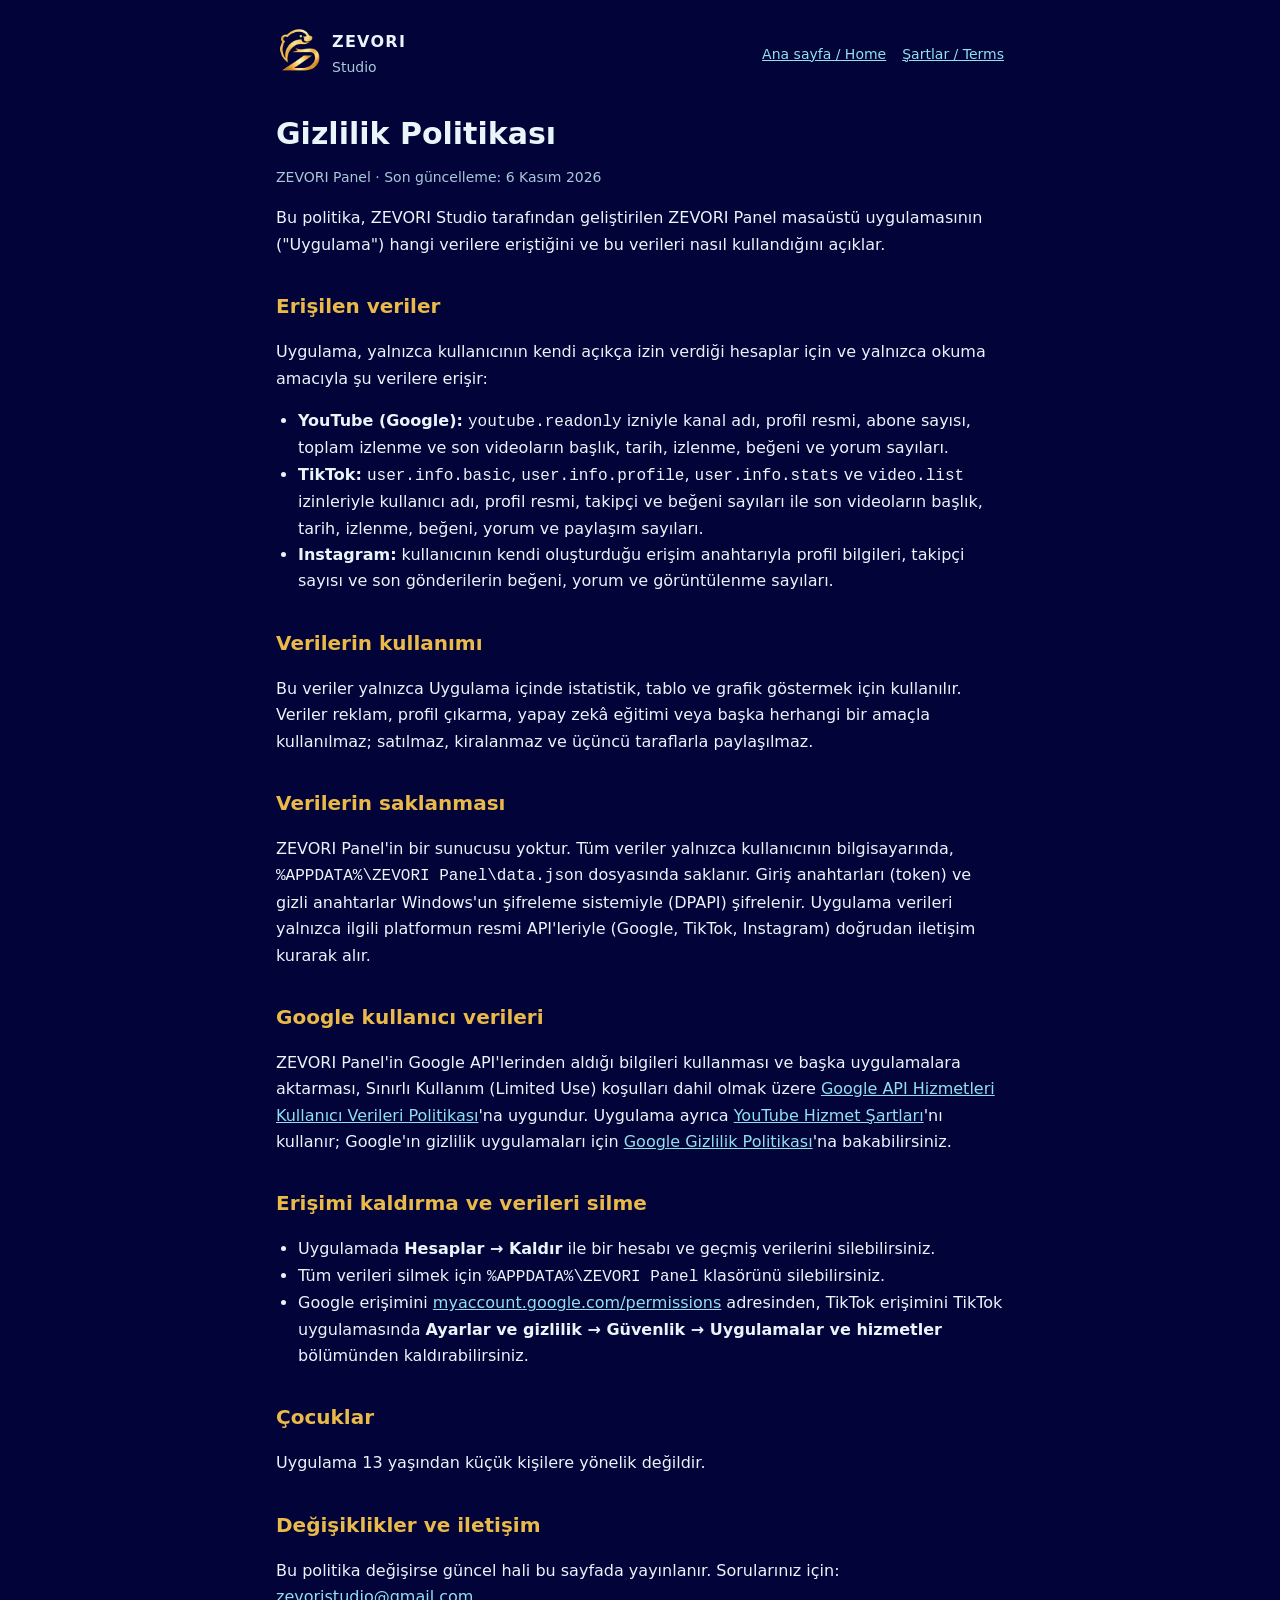
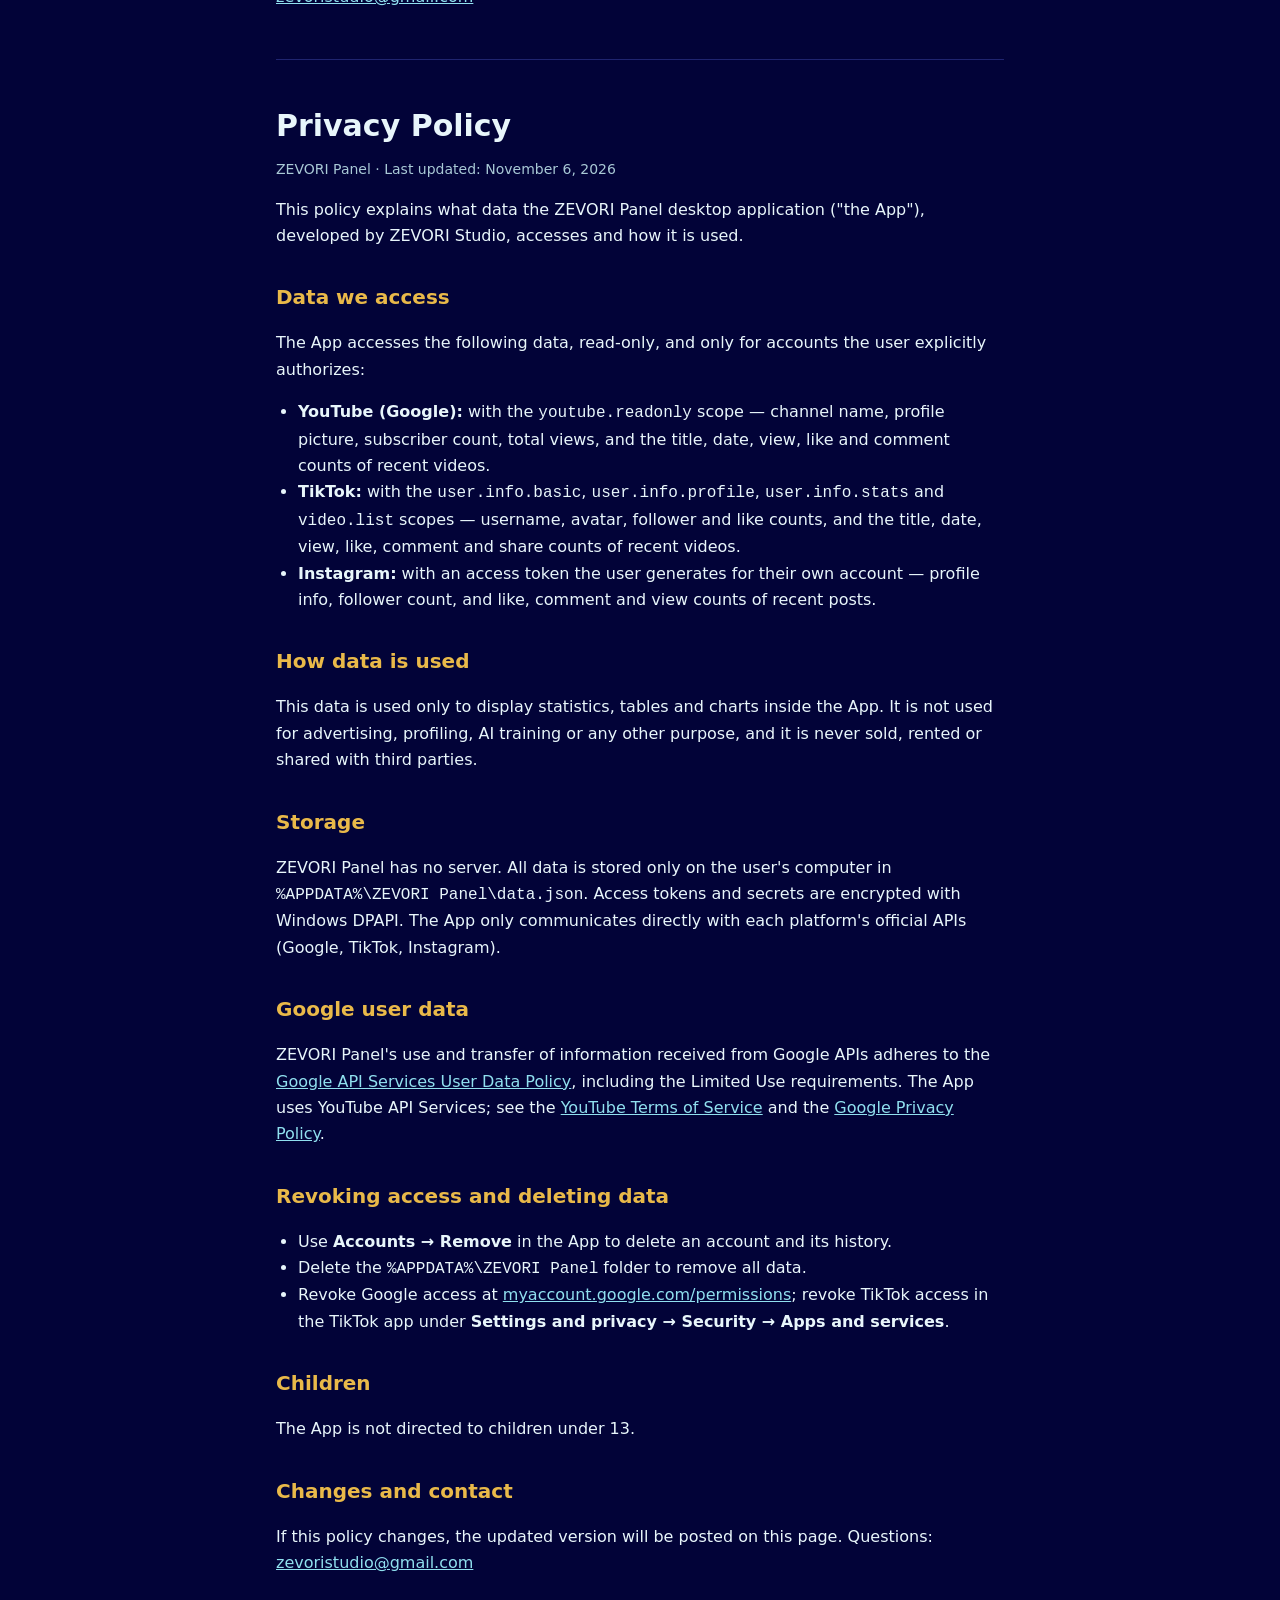
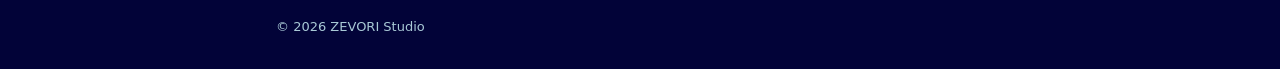
==== privacy.html @ 6b7c4932 "ZEVORI Panel: ana sayfa, gizlilik politikası ve kullanım şartları Co-Authored-By: Claude Opus 5.5 <n" ====
<!doctype html>
<html lang="tr">
<head>
  <meta charset="utf-8">
  <meta name="viewport" content="width=device-width, initial-scale=1">
  <title>Gizlilik Politikası · ZEVORI Panel</title>
  <link rel="icon" href="logo.png">
  <link rel="stylesheet" href="style.css">
</head>
<body>
  <header>
    <a href="./"><img src="logo.png" alt="ZEVORI logo"></a>
    <div><div class="name">ZEVORI</div><div class="sub">Studio</div></div>
    <nav><a href="./">Ana sayfa / Home</a><a href="terms.html">Şartlar / Terms</a></nav>
  </header>

  <main>
    <h1>Gizlilik Politikası</h1>
    <p class="meta">ZEVORI Panel · Son güncelleme: 6 Kasım 2026</p>

    <p>Bu politika, ZEVORI Studio tarafından geliştirilen ZEVORI Panel masaüstü uygulamasının ("Uygulama") hangi verilere eriştiğini ve bu verileri nasıl kullandığını açıklar.</p>

    <h2>Erişilen veriler</h2>
    <p>Uygulama, yalnızca kullanıcının kendi açıkça izin verdiği hesaplar için ve yalnızca okuma amacıyla şu verilere erişir:</p>
    <ul>
      <li><b>YouTube (Google):</b> <code>youtube.readonly</code> izniyle kanal adı, profil resmi, abone sayısı, toplam izlenme ve son videoların başlık, tarih, izlenme, beğeni ve yorum sayıları.</li>
      <li><b>TikTok:</b> <code>user.info.basic</code>, <code>user.info.profile</code>, <code>user.info.stats</code> ve <code>video.list</code> izinleriyle kullanıcı adı, profil resmi, takipçi ve beğeni sayıları ile son videoların başlık, tarih, izlenme, beğeni, yorum ve paylaşım sayıları.</li>
      <li><b>Instagram:</b> kullanıcının kendi oluşturduğu erişim anahtarıyla profil bilgileri, takipçi sayısı ve son gönderilerin beğeni, yorum ve görüntülenme sayıları.</li>
    </ul>

    <h2>Verilerin kullanımı</h2>
    <p>Bu veriler yalnızca Uygulama içinde istatistik, tablo ve grafik göstermek için kullanılır. Veriler reklam, profil çıkarma, yapay zekâ eğitimi veya başka herhangi bir amaçla kullanılmaz; satılmaz, kiralanmaz ve üçüncü taraflarla paylaşılmaz.</p>

    <h2>Verilerin saklanması</h2>
    <p>ZEVORI Panel'in bir sunucusu yoktur. Tüm veriler yalnızca kullanıcının bilgisayarında, <code>%APPDATA%\ZEVORI Panel\data.json</code> dosyasında saklanır. Giriş anahtarları (token) ve gizli anahtarlar Windows'un şifreleme sistemiyle (DPAPI) şifrelenir. Uygulama verileri yalnızca ilgili platformun resmi API'leriyle (Google, TikTok, Instagram) doğrudan iletişim kurarak alır.</p>

    <h2>Google kullanıcı verileri</h2>
    <p>ZEVORI Panel'in Google API'lerinden aldığı bilgileri kullanması ve başka uygulamalara aktarması, Sınırlı Kullanım (Limited Use) koşulları dahil olmak üzere <a href="https://developers.google.com/terms/api-services-user-data-policy">Google API Hizmetleri Kullanıcı Verileri Politikası</a>'na uygundur. Uygulama ayrıca <a href="https://www.youtube.com/t/terms">YouTube Hizmet Şartları</a>'nı kullanır; Google'ın gizlilik uygulamaları için <a href="https://policies.google.com/privacy">Google Gizlilik Politikası</a>'na bakabilirsiniz.</p>

    <h2>Erişimi kaldırma ve verileri silme</h2>
    <ul>
      <li>Uygulamada <b>Hesaplar → Kaldır</b> ile bir hesabı ve geçmiş verilerini silebilirsiniz.</li>
      <li>Tüm verileri silmek için <code>%APPDATA%\ZEVORI Panel</code> klasörünü silebilirsiniz.</li>
      <li>Google erişimini <a href="https://myaccount.google.com/permissions">myaccount.google.com/permissions</a> adresinden, TikTok erişimini TikTok uygulamasında <b>Ayarlar ve gizlilik → Güvenlik → Uygulamalar ve hizmetler</b> bölümünden kaldırabilirsiniz.</li>
    </ul>

    <h2>Çocuklar</h2>
    <p>Uygulama 13 yaşından küçük kişilere yönelik değildir.</p>

    <h2>Değişiklikler ve iletişim</h2>
    <p>Bu politika değişirse güncel hali bu sayfada yayınlanır. Sorularınız için: <a href="mailto:zevoristudio@gmail.com">zevoristudio@gmail.com</a></p>

    <hr>

    <h1>Privacy Policy</h1>
    <p class="meta">ZEVORI Panel · Last updated: November 6, 2026</p>

    <p>This policy explains what data the ZEVORI Panel desktop application ("the App"), developed by ZEVORI Studio, accesses and how it is used.</p>

    <h2>Data we access</h2>
    <p>The App accesses the following data, read-only, and only for accounts the user explicitly authorizes:</p>
    <ul>
      <li><b>YouTube (Google):</b> with the <code>youtube.readonly</code> scope — channel name, profile picture, subscriber count, total views, and the title, date, view, like and comment counts of recent videos.</li>
      <li><b>TikTok:</b> with the <code>user.info.basic</code>, <code>user.info.profile</code>, <code>user.info.stats</code> and <code>video.list</code> scopes — username, avatar, follower and like counts, and the title, date, view, like, comment and share counts of recent videos.</li>
      <li><b>Instagram:</b> with an access token the user generates for their own account — profile info, follower count, and like, comment and view counts of recent posts.</li>
    </ul>

    <h2>How data is used</h2>
    <p>This data is used only to display statistics, tables and charts inside the App. It is not used for advertising, profiling, AI training or any other purpose, and it is never sold, rented or shared with third parties.</p>

    <h2>Storage</h2>
    <p>ZEVORI Panel has no server. All data is stored only on the user's computer in <code>%APPDATA%\ZEVORI Panel\data.json</code>. Access tokens and secrets are encrypted with Windows DPAPI. The App only communicates directly with each platform's official APIs (Google, TikTok, Instagram).</p>

    <h2>Google user data</h2>
    <p>ZEVORI Panel's use and transfer of information received from Google APIs adheres to the <a href="https://developers.google.com/terms/api-services-user-data-policy">Google API Services User Data Policy</a>, including the Limited Use requirements. The App uses YouTube API Services; see the <a href="https://www.youtube.com/t/terms">YouTube Terms of Service</a> and the <a href="https://policies.google.com/privacy">Google Privacy Policy</a>.</p>

    <h2>Revoking access and deleting data</h2>
    <ul>
      <li>Use <b>Accounts → Remove</b> in the App to delete an account and its history.</li>
      <li>Delete the <code>%APPDATA%\ZEVORI Panel</code> folder to remove all data.</li>
      <li>Revoke Google access at <a href="https://myaccount.google.com/permissions">myaccount.google.com/permissions</a>; revoke TikTok access in the TikTok app under <b>Settings and privacy → Security → Apps and services</b>.</li>
    </ul>

    <h2>Children</h2>
    <p>The App is not directed to children under 13.</p>

    <h2>Changes and contact</h2>
    <p>If this policy changes, the updated version will be posted on this page. Questions: <a href="mailto:zevoristudio@gmail.com">zevoristudio@gmail.com</a></p>
  </main>

  <footer>© 2026 ZEVORI Studio</footer>
</body>
</html>
---- style.css ----
:root {
  --bg: #020338;
  --panel: #0a0d4a;
  --text: #e8f6fb;
  --muted: #a9c9d6;
  --accent: #e9b949;
  --link: #90e0ef;
}
* { box-sizing: border-box; }
body {
  margin: 0;
  background: var(--bg);
  color: var(--text);
  font: 16px/1.65 system-ui, -apple-system, "Segoe UI", Roboto, sans-serif;
}
header, main, footer { max-width: 760px; margin: 0 auto; padding: 0 16px; }
header { display: flex; align-items: center; gap: 12px; padding-top: 28px; }
header img { width: 44px; height: 44px; }
header .name { font-weight: 700; letter-spacing: .08em; }
header .sub { color: var(--muted); font-size: 14px; }
nav { margin-left: auto; display: flex; gap: 16px; font-size: 14px; }
a { color: var(--link); }
h1 { font-size: 30px; line-height: 1.2; margin: 36px 0 6px; }
h2 { font-size: 20px; margin: 32px 0 8px; color: var(--accent); }
.meta { color: var(--muted); font-size: 14px; }
.card { background: var(--panel); border-radius: 14px; padding: 18px 20px; margin: 20px 0; }
.lang { display: inline-block; font-size: 12px; font-weight: 700; color: var(--bg); background: var(--accent); border-radius: 6px; padding: 1px 7px; margin-right: 6px; vertical-align: 2px; }
hr { border: 0; border-top: 1px solid #1f2470; margin: 48px 0; }
ul { padding-left: 22px; }
footer { color: var(--muted); font-size: 13px; padding-top: 24px; padding-bottom: 40px; }
@media (max-width: 560px) { nav { display: none; } h1 { font-size: 25px; } }
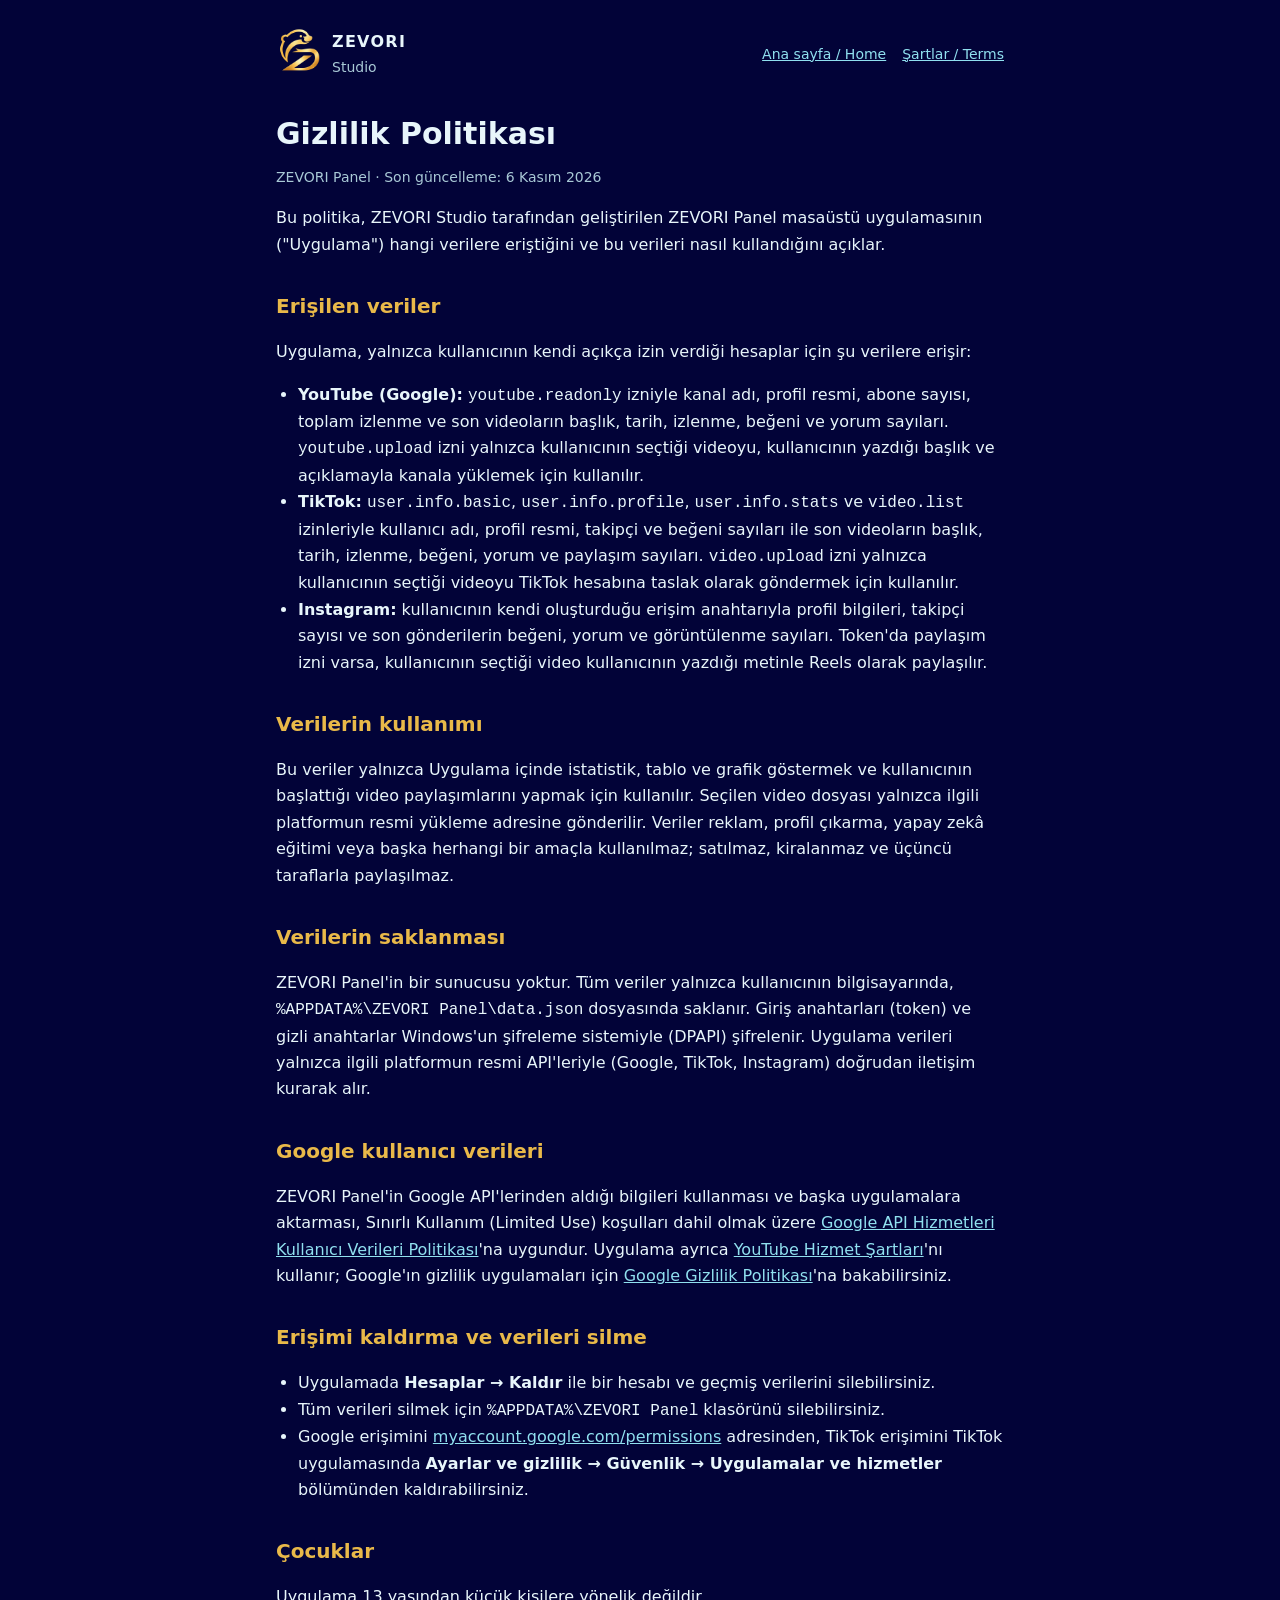
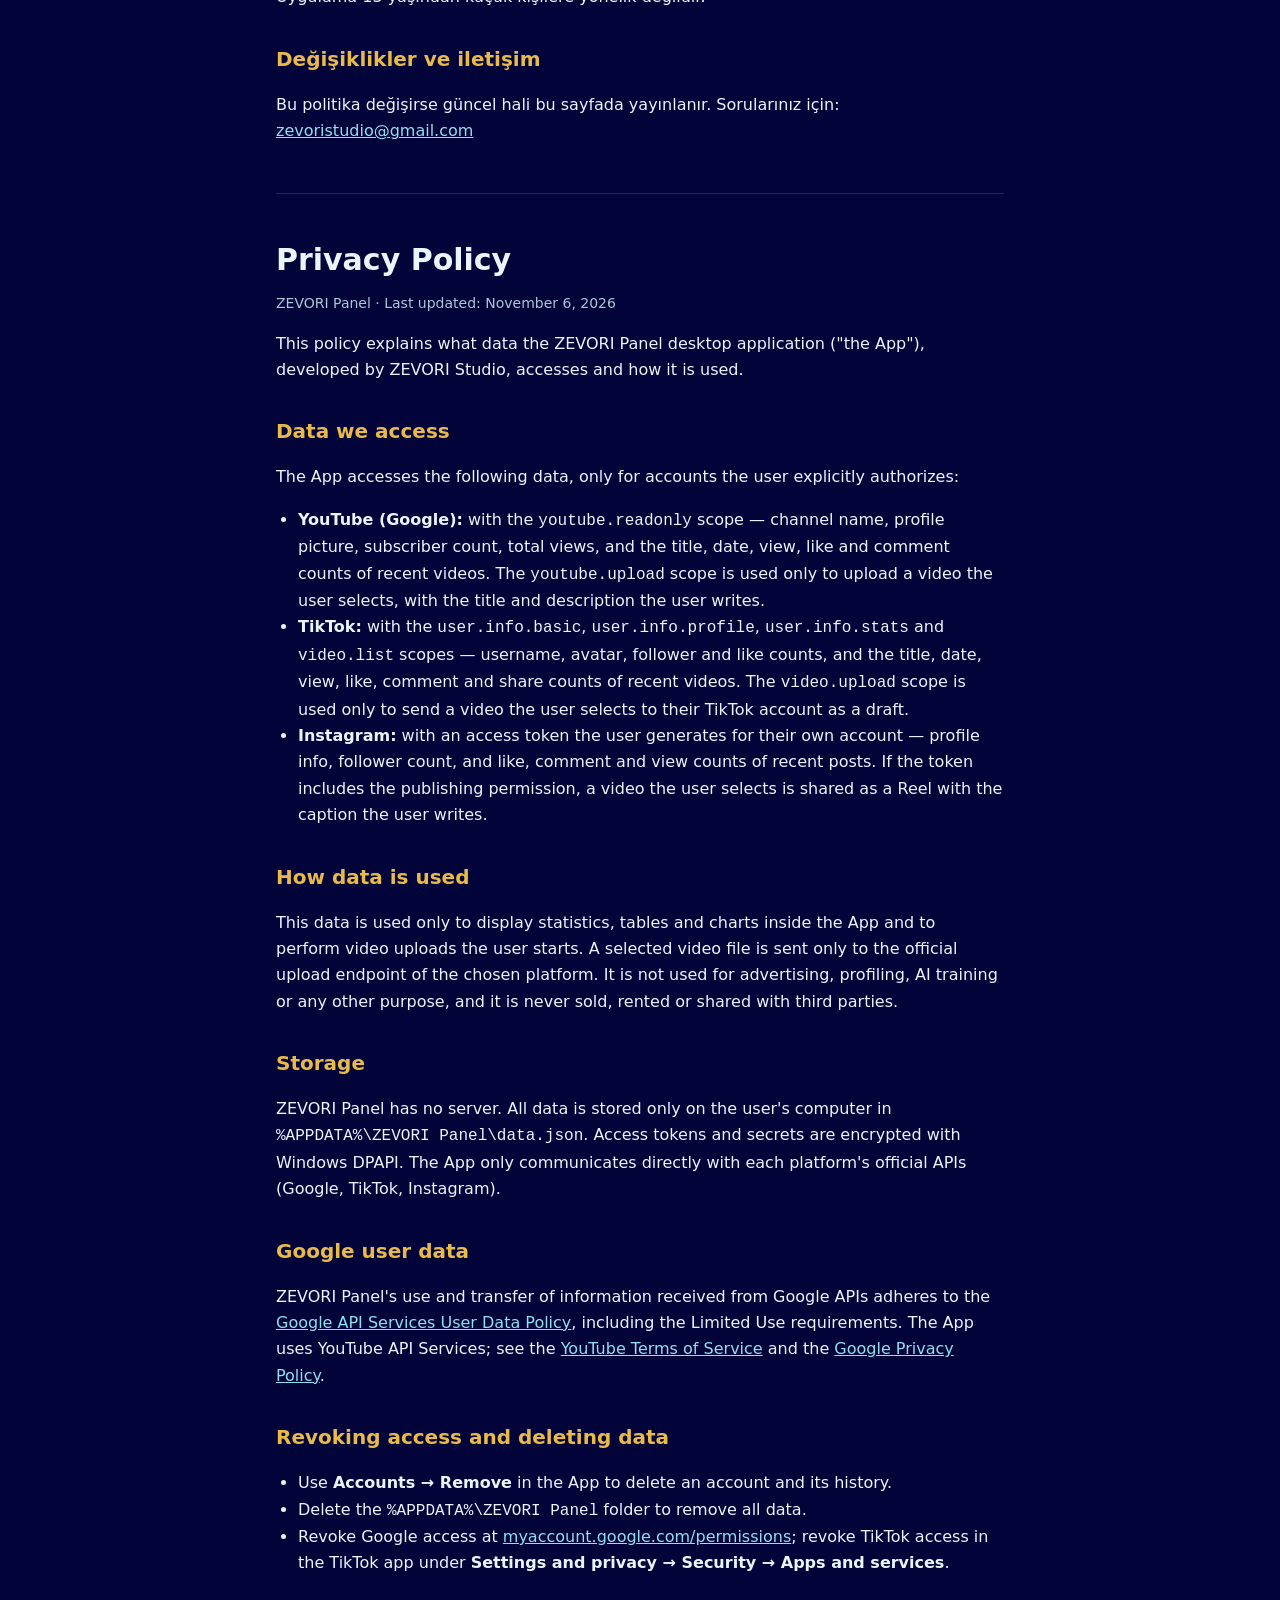
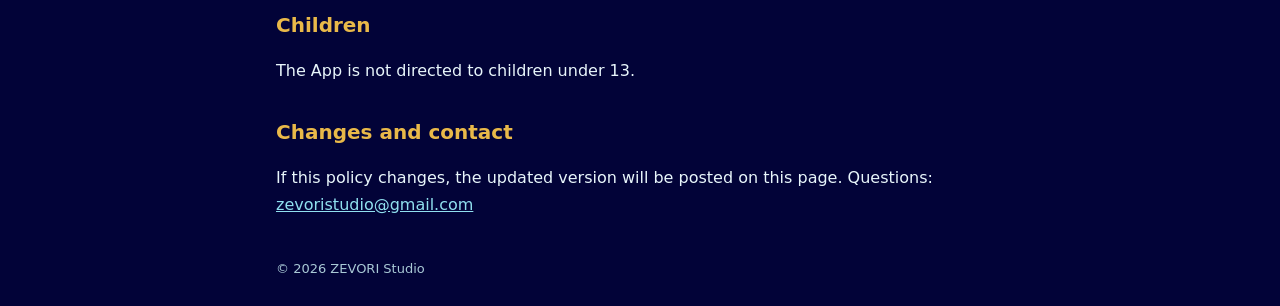
==== commit 90eeecf2: "Video paylaşım özelliğini gizlilik politikası ve şartlara ekle Co-Authored-By: Claude Opus 5.5 <nore" ====
--- a/privacy.html
+++ b/privacy.html
@@ -21,15 +21,15 @@
     <p>Bu politika, ZEVORI Studio tarafından geliştirilen ZEVORI Panel masaüstü uygulamasının ("Uygulama") hangi verilere eriştiğini ve bu verileri nasıl kullandığını açıklar.</p>
 
     <h2>Erişilen veriler</h2>
-    <p>Uygulama, yalnızca kullanıcının kendi açıkça izin verdiği hesaplar için ve yalnızca okuma amacıyla şu verilere erişir:</p>
+    <p>Uygulama, yalnızca kullanıcının kendi açıkça izin verdiği hesaplar için şu verilere erişir:</p>
     <ul>
-      <li><b>YouTube (Google):</b> <code>youtube.readonly</code> izniyle kanal adı, profil resmi, abone sayısı, toplam izlenme ve son videoların başlık, tarih, izlenme, beğeni ve yorum sayıları.</li>
-      <li><b>TikTok:</b> <code>user.info.basic</code>, <code>user.info.profile</code>, <code>user.info.stats</code> ve <code>video.list</code> izinleriyle kullanıcı adı, profil resmi, takipçi ve beğeni sayıları ile son videoların başlık, tarih, izlenme, beğeni, yorum ve paylaşım sayıları.</li>
-      <li><b>Instagram:</b> kullanıcının kendi oluşturduğu erişim anahtarıyla profil bilgileri, takipçi sayısı ve son gönderilerin beğeni, yorum ve görüntülenme sayıları.</li>
+      <li><b>YouTube (Google):</b> <code>youtube.readonly</code> izniyle kanal adı, profil resmi, abone sayısı, toplam izlenme ve son videoların başlık, tarih, izlenme, beğeni ve yorum sayıları. <code>youtube.upload</code> izni yalnızca kullanıcının seçtiği videoyu, kullanıcının yazdığı başlık ve açıklamayla kanala yüklemek için kullanılır.</li>
+      <li><b>TikTok:</b> <code>user.info.basic</code>, <code>user.info.profile</code>, <code>user.info.stats</code> ve <code>video.list</code> izinleriyle kullanıcı adı, profil resmi, takipçi ve beğeni sayıları ile son videoların başlık, tarih, izlenme, beğeni, yorum ve paylaşım sayıları. <code>video.upload</code> izni yalnızca kullanıcının seçtiği videoyu TikTok hesabına taslak olarak göndermek için kullanılır.</li>
+      <li><b>Instagram:</b> kullanıcının kendi oluşturduğu erişim anahtarıyla profil bilgileri, takipçi sayısı ve son gönderilerin beğeni, yorum ve görüntülenme sayıları. Token'da paylaşım izni varsa, kullanıcının seçtiği video kullanıcının yazdığı metinle Reels olarak paylaşılır.</li>
     </ul>
 
     <h2>Verilerin kullanımı</h2>
-    <p>Bu veriler yalnızca Uygulama içinde istatistik, tablo ve grafik göstermek için kullanılır. Veriler reklam, profil çıkarma, yapay zekâ eğitimi veya başka herhangi bir amaçla kullanılmaz; satılmaz, kiralanmaz ve üçüncü taraflarla paylaşılmaz.</p>
+    <p>Bu veriler yalnızca Uygulama içinde istatistik, tablo ve grafik göstermek ve kullanıcının başlattığı video paylaşımlarını yapmak için kullanılır. Seçilen video dosyası yalnızca ilgili platformun resmi yükleme adresine gönderilir. Veriler reklam, profil çıkarma, yapay zekâ eğitimi veya başka herhangi bir amaçla kullanılmaz; satılmaz, kiralanmaz ve üçüncü taraflarla paylaşılmaz.</p>
 
     <h2>Verilerin saklanması</h2>
     <p>ZEVORI Panel'in bir sunucusu yoktur. Tüm veriler yalnızca kullanıcının bilgisayarında, <code>%APPDATA%\ZEVORI Panel\data.json</code> dosyasında saklanır. Giriş anahtarları (token) ve gizli anahtarlar Windows'un şifreleme sistemiyle (DPAPI) şifrelenir. Uygulama verileri yalnızca ilgili platformun resmi API'leriyle (Google, TikTok, Instagram) doğrudan iletişim kurarak alır.</p>
@@ -58,15 +58,15 @@
     <p>This policy explains what data the ZEVORI Panel desktop application ("the App"), developed by ZEVORI Studio, accesses and how it is used.</p>
 
     <h2>Data we access</h2>
-    <p>The App accesses the following data, read-only, and only for accounts the user explicitly authorizes:</p>
+    <p>The App accesses the following data, only for accounts the user explicitly authorizes:</p>
     <ul>
-      <li><b>YouTube (Google):</b> with the <code>youtube.readonly</code> scope — channel name, profile picture, subscriber count, total views, and the title, date, view, like and comment counts of recent videos.</li>
-      <li><b>TikTok:</b> with the <code>user.info.basic</code>, <code>user.info.profile</code>, <code>user.info.stats</code> and <code>video.list</code> scopes — username, avatar, follower and like counts, and the title, date, view, like, comment and share counts of recent videos.</li>
-      <li><b>Instagram:</b> with an access token the user generates for their own account — profile info, follower count, and like, comment and view counts of recent posts.</li>
+      <li><b>YouTube (Google):</b> with the <code>youtube.readonly</code> scope — channel name, profile picture, subscriber count, total views, and the title, date, view, like and comment counts of recent videos. The <code>youtube.upload</code> scope is used only to upload a video the user selects, with the title and description the user writes.</li>
+      <li><b>TikTok:</b> with the <code>user.info.basic</code>, <code>user.info.profile</code>, <code>user.info.stats</code> and <code>video.list</code> scopes — username, avatar, follower and like counts, and the title, date, view, like, comment and share counts of recent videos. The <code>video.upload</code> scope is used only to send a video the user selects to their TikTok account as a draft.</li>
+      <li><b>Instagram:</b> with an access token the user generates for their own account — profile info, follower count, and like, comment and view counts of recent posts. If the token includes the publishing permission, a video the user selects is shared as a Reel with the caption the user writes.</li>
     </ul>
 
     <h2>How data is used</h2>
-    <p>This data is used only to display statistics, tables and charts inside the App. It is not used for advertising, profiling, AI training or any other purpose, and it is never sold, rented or shared with third parties.</p>
+    <p>This data is used only to display statistics, tables and charts inside the App and to perform video uploads the user starts. A selected video file is sent only to the official upload endpoint of the chosen platform. It is not used for advertising, profiling, AI training or any other purpose, and it is never sold, rented or shared with third parties.</p>
 
     <h2>Storage</h2>
     <p>ZEVORI Panel has no server. All data is stored only on the user's computer in <code>%APPDATA%\ZEVORI Panel\data.json</code>. Access tokens and secrets are encrypted with Windows DPAPI. The App only communicates directly with each platform's official APIs (Google, TikTok, Instagram).</p>
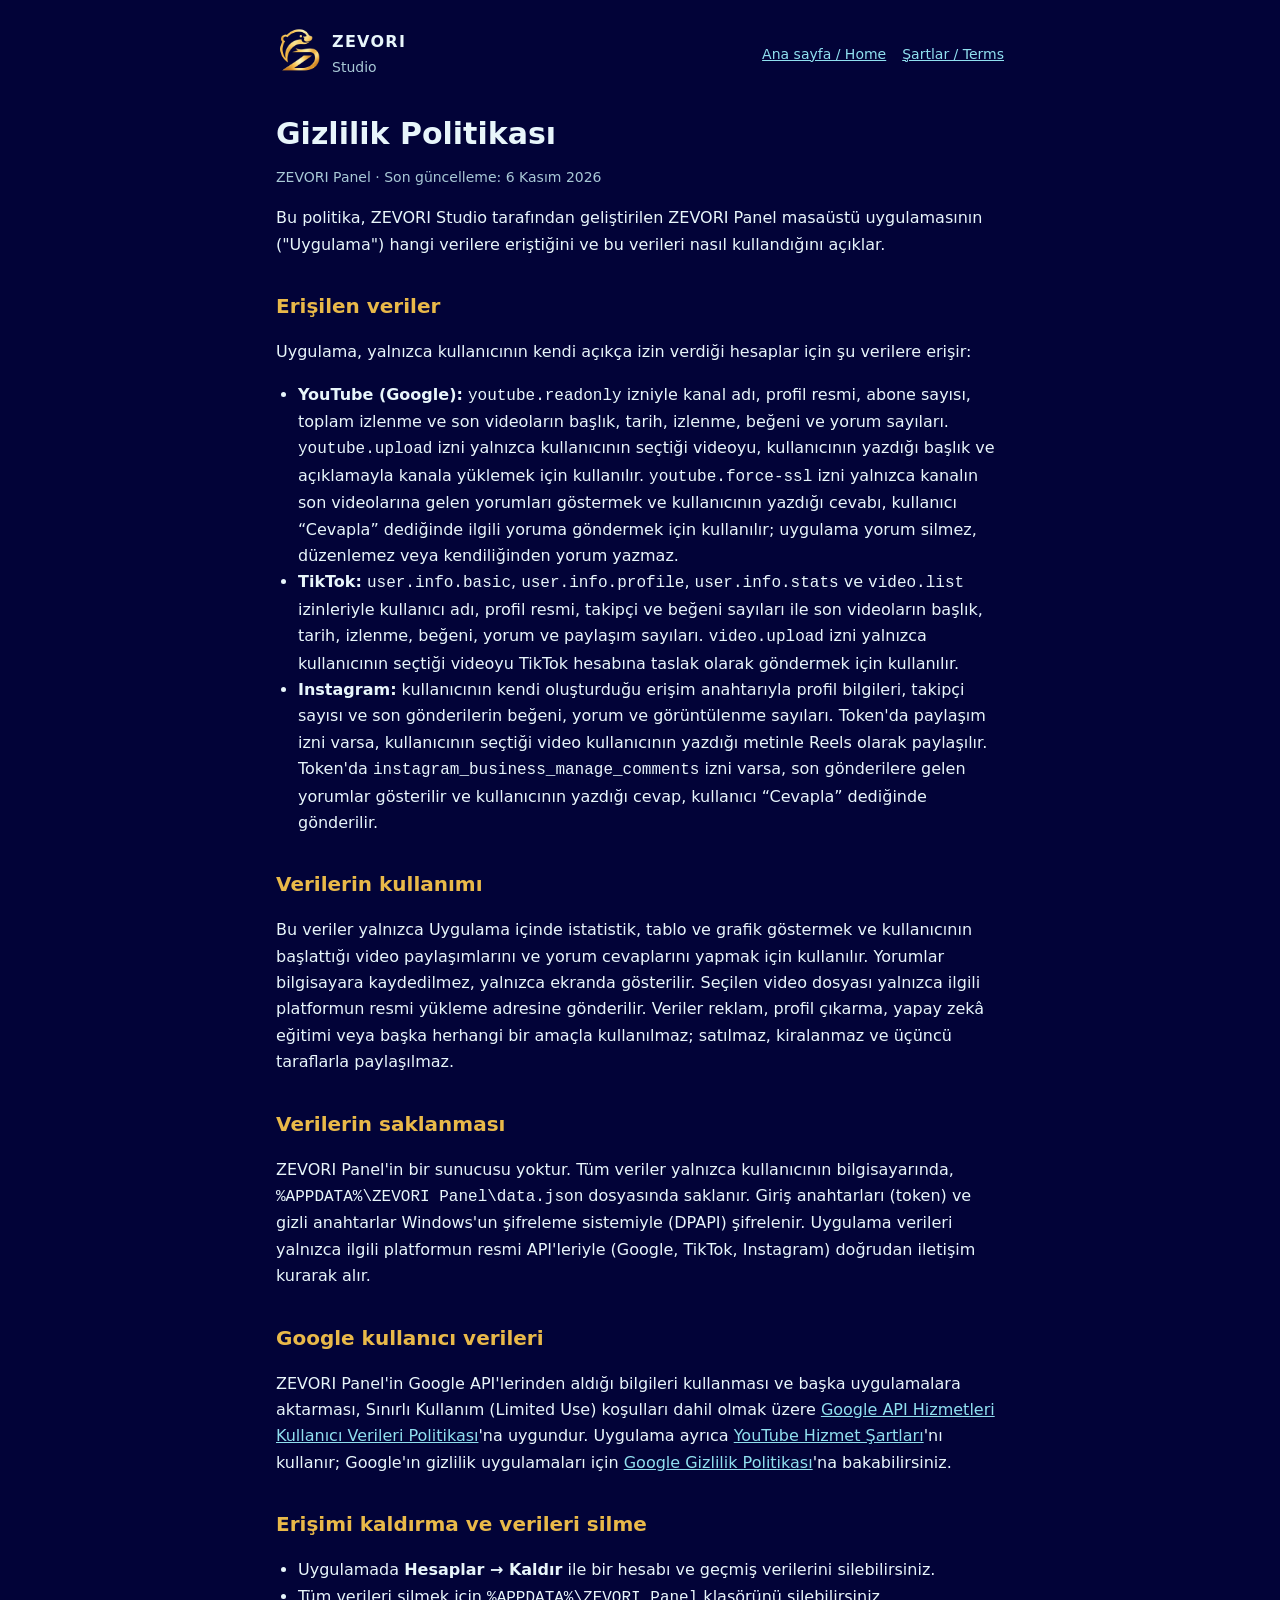
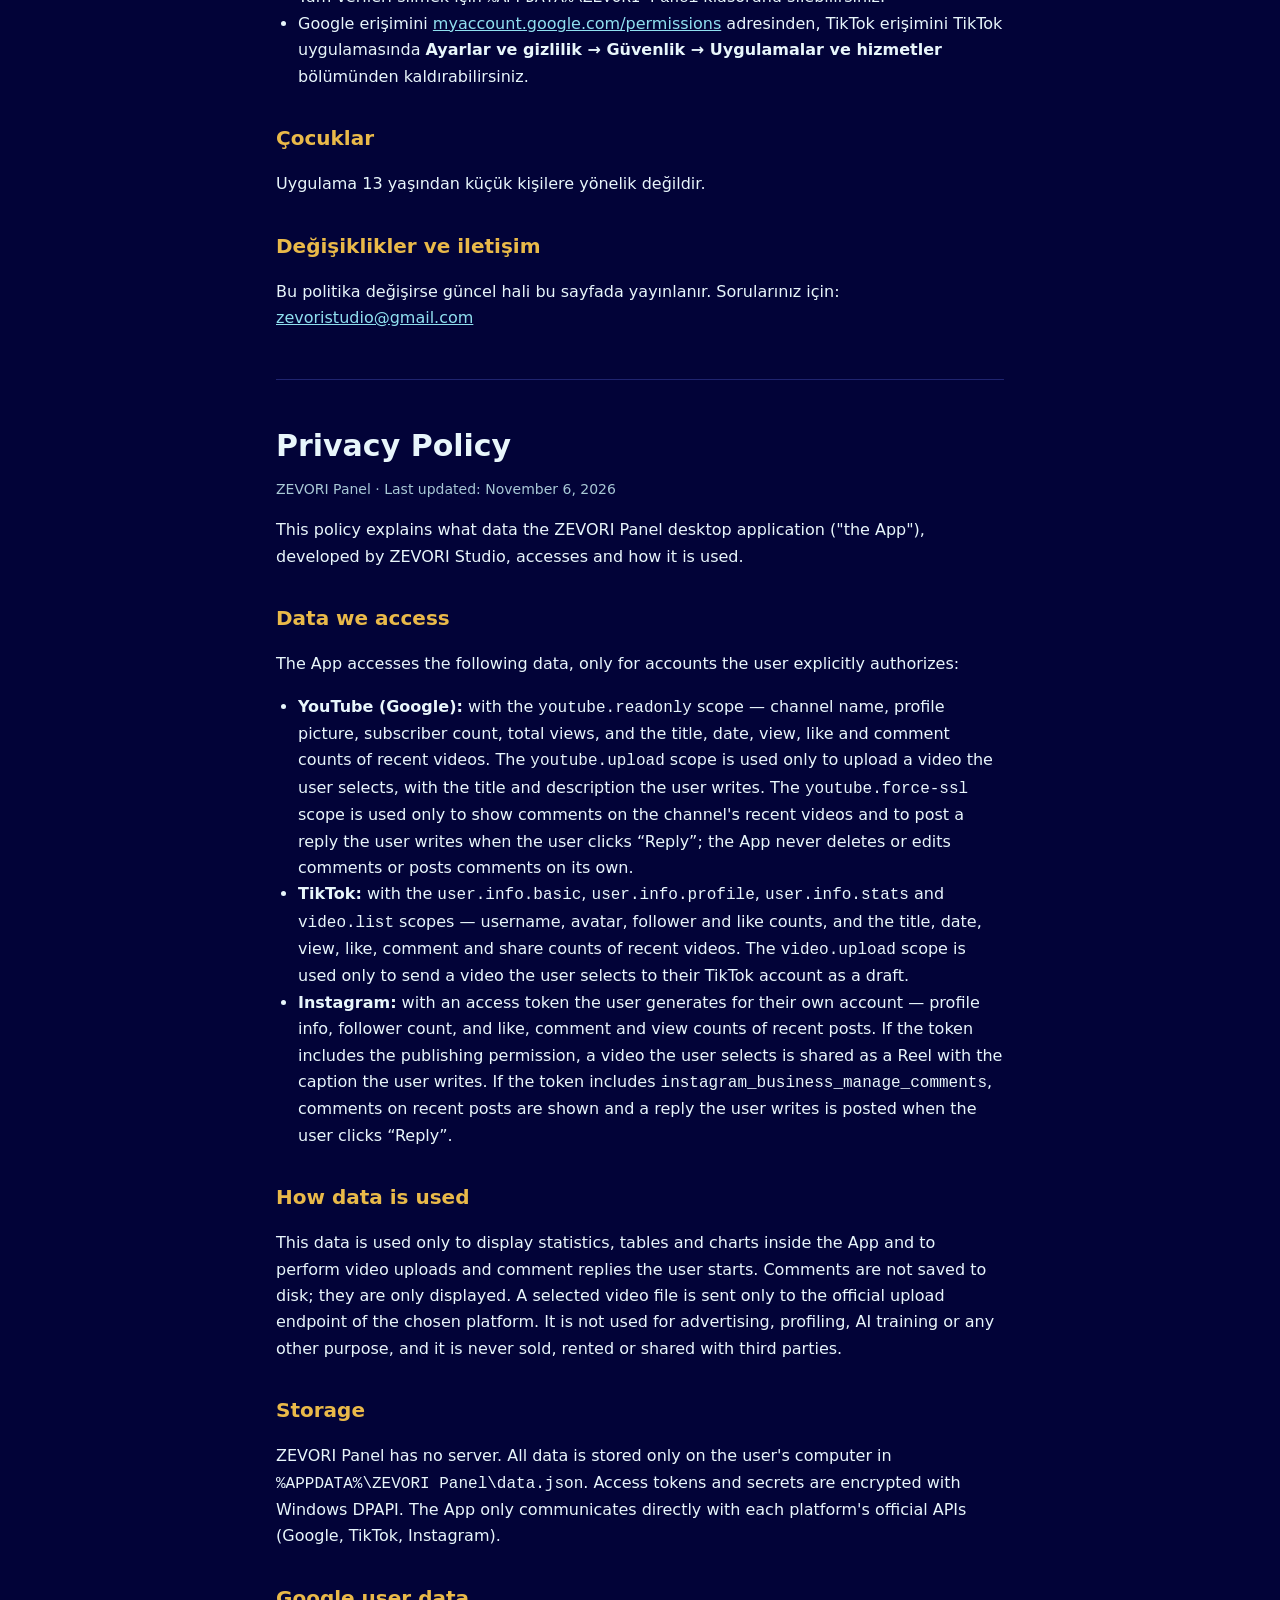
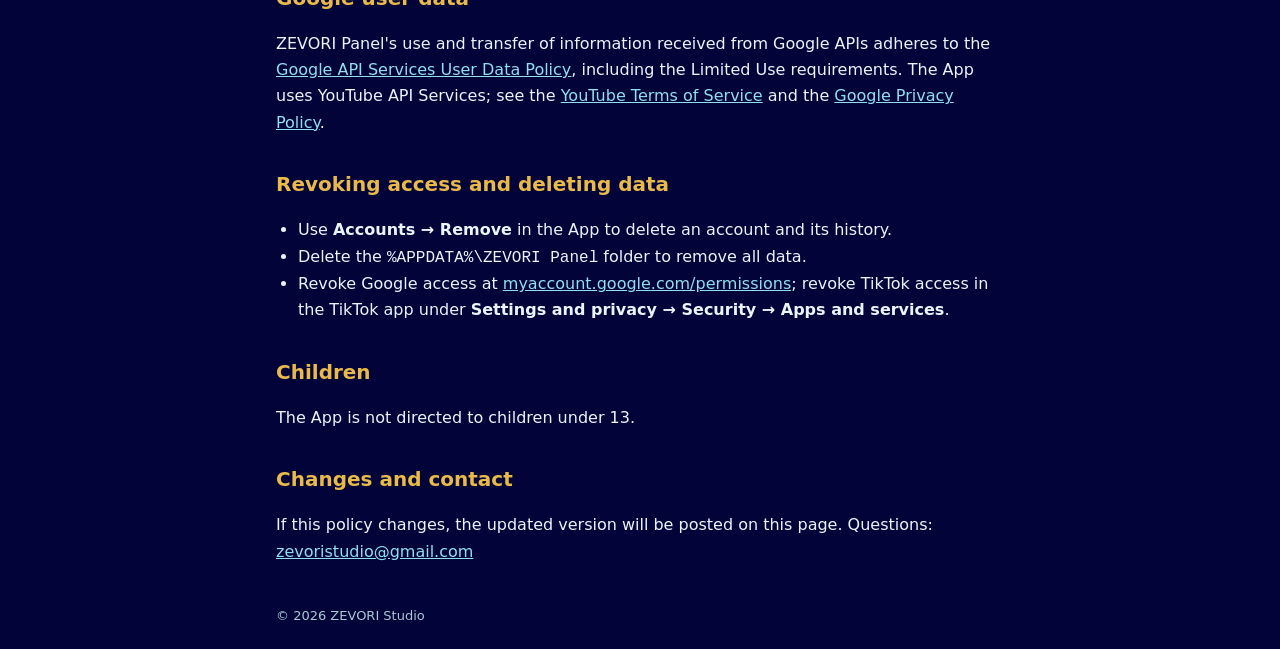
==== commit 90219abc: "Yorum cevaplama özelliğini gizlilik politikası ve şartlara ekle Co-Authored-By: Claude Opus 5.5 <nor" ====
--- a/privacy.html
+++ b/privacy.html
@@ -23,13 +23,13 @@
     <h2>Erişilen veriler</h2>
     <p>Uygulama, yalnızca kullanıcının kendi açıkça izin verdiği hesaplar için şu verilere erişir:</p>
     <ul>
-      <li><b>YouTube (Google):</b> <code>youtube.readonly</code> izniyle kanal adı, profil resmi, abone sayısı, toplam izlenme ve son videoların başlık, tarih, izlenme, beğeni ve yorum sayıları. <code>youtube.upload</code> izni yalnızca kullanıcının seçtiği videoyu, kullanıcının yazdığı başlık ve açıklamayla kanala yüklemek için kullanılır.</li>
+      <li><b>YouTube (Google):</b> <code>youtube.readonly</code> izniyle kanal adı, profil resmi, abone sayısı, toplam izlenme ve son videoların başlık, tarih, izlenme, beğeni ve yorum sayıları. <code>youtube.upload</code> izni yalnızca kullanıcının seçtiği videoyu, kullanıcının yazdığı başlık ve açıklamayla kanala yüklemek için kullanılır. <code>youtube.force-ssl</code> izni yalnızca kanalın son videolarına gelen yorumları göstermek ve kullanıcının yazdığı cevabı, kullanıcı “Cevapla” dediğinde ilgili yoruma göndermek için kullanılır; uygulama yorum silmez, düzenlemez veya kendiliğinden yorum yazmaz.</li>
       <li><b>TikTok:</b> <code>user.info.basic</code>, <code>user.info.profile</code>, <code>user.info.stats</code> ve <code>video.list</code> izinleriyle kullanıcı adı, profil resmi, takipçi ve beğeni sayıları ile son videoların başlık, tarih, izlenme, beğeni, yorum ve paylaşım sayıları. <code>video.upload</code> izni yalnızca kullanıcının seçtiği videoyu TikTok hesabına taslak olarak göndermek için kullanılır.</li>
-      <li><b>Instagram:</b> kullanıcının kendi oluşturduğu erişim anahtarıyla profil bilgileri, takipçi sayısı ve son gönderilerin beğeni, yorum ve görüntülenme sayıları. Token'da paylaşım izni varsa, kullanıcının seçtiği video kullanıcının yazdığı metinle Reels olarak paylaşılır.</li>
+      <li><b>Instagram:</b> kullanıcının kendi oluşturduğu erişim anahtarıyla profil bilgileri, takipçi sayısı ve son gönderilerin beğeni, yorum ve görüntülenme sayıları. Token'da paylaşım izni varsa, kullanıcının seçtiği video kullanıcının yazdığı metinle Reels olarak paylaşılır. Token'da <code>instagram_business_manage_comments</code> izni varsa, son gönderilere gelen yorumlar gösterilir ve kullanıcının yazdığı cevap, kullanıcı “Cevapla” dediğinde gönderilir.</li>
     </ul>
 
     <h2>Verilerin kullanımı</h2>
-    <p>Bu veriler yalnızca Uygulama içinde istatistik, tablo ve grafik göstermek ve kullanıcının başlattığı video paylaşımlarını yapmak için kullanılır. Seçilen video dosyası yalnızca ilgili platformun resmi yükleme adresine gönderilir. Veriler reklam, profil çıkarma, yapay zekâ eğitimi veya başka herhangi bir amaçla kullanılmaz; satılmaz, kiralanmaz ve üçüncü taraflarla paylaşılmaz.</p>
+    <p>Bu veriler yalnızca Uygulama içinde istatistik, tablo ve grafik göstermek ve kullanıcının başlattığı video paylaşımlarını ve yorum cevaplarını yapmak için kullanılır. Yorumlar bilgisayara kaydedilmez, yalnızca ekranda gösterilir. Seçilen video dosyası yalnızca ilgili platformun resmi yükleme adresine gönderilir. Veriler reklam, profil çıkarma, yapay zekâ eğitimi veya başka herhangi bir amaçla kullanılmaz; satılmaz, kiralanmaz ve üçüncü taraflarla paylaşılmaz.</p>
 
     <h2>Verilerin saklanması</h2>
     <p>ZEVORI Panel'in bir sunucusu yoktur. Tüm veriler yalnızca kullanıcının bilgisayarında, <code>%APPDATA%\ZEVORI Panel\data.json</code> dosyasında saklanır. Giriş anahtarları (token) ve gizli anahtarlar Windows'un şifreleme sistemiyle (DPAPI) şifrelenir. Uygulama verileri yalnızca ilgili platformun resmi API'leriyle (Google, TikTok, Instagram) doğrudan iletişim kurarak alır.</p>
@@ -60,13 +60,13 @@
     <h2>Data we access</h2>
     <p>The App accesses the following data, only for accounts the user explicitly authorizes:</p>
     <ul>
-      <li><b>YouTube (Google):</b> with the <code>youtube.readonly</code> scope — channel name, profile picture, subscriber count, total views, and the title, date, view, like and comment counts of recent videos. The <code>youtube.upload</code> scope is used only to upload a video the user selects, with the title and description the user writes.</li>
+      <li><b>YouTube (Google):</b> with the <code>youtube.readonly</code> scope — channel name, profile picture, subscriber count, total views, and the title, date, view, like and comment counts of recent videos. The <code>youtube.upload</code> scope is used only to upload a video the user selects, with the title and description the user writes. The <code>youtube.force-ssl</code> scope is used only to show comments on the channel's recent videos and to post a reply the user writes when the user clicks “Reply”; the App never deletes or edits comments or posts comments on its own.</li>
       <li><b>TikTok:</b> with the <code>user.info.basic</code>, <code>user.info.profile</code>, <code>user.info.stats</code> and <code>video.list</code> scopes — username, avatar, follower and like counts, and the title, date, view, like, comment and share counts of recent videos. The <code>video.upload</code> scope is used only to send a video the user selects to their TikTok account as a draft.</li>
-      <li><b>Instagram:</b> with an access token the user generates for their own account — profile info, follower count, and like, comment and view counts of recent posts. If the token includes the publishing permission, a video the user selects is shared as a Reel with the caption the user writes.</li>
+      <li><b>Instagram:</b> with an access token the user generates for their own account — profile info, follower count, and like, comment and view counts of recent posts. If the token includes the publishing permission, a video the user selects is shared as a Reel with the caption the user writes. If the token includes <code>instagram_business_manage_comments</code>, comments on recent posts are shown and a reply the user writes is posted when the user clicks “Reply”.</li>
     </ul>
 
     <h2>How data is used</h2>
-    <p>This data is used only to display statistics, tables and charts inside the App and to perform video uploads the user starts. A selected video file is sent only to the official upload endpoint of the chosen platform. It is not used for advertising, profiling, AI training or any other purpose, and it is never sold, rented or shared with third parties.</p>
+    <p>This data is used only to display statistics, tables and charts inside the App and to perform video uploads and comment replies the user starts. Comments are not saved to disk; they are only displayed. A selected video file is sent only to the official upload endpoint of the chosen platform. It is not used for advertising, profiling, AI training or any other purpose, and it is never sold, rented or shared with third parties.</p>
 
     <h2>Storage</h2>
     <p>ZEVORI Panel has no server. All data is stored only on the user's computer in <code>%APPDATA%\ZEVORI Panel\data.json</code>. Access tokens and secrets are encrypted with Windows DPAPI. The App only communicates directly with each platform's official APIs (Google, TikTok, Instagram).</p>
